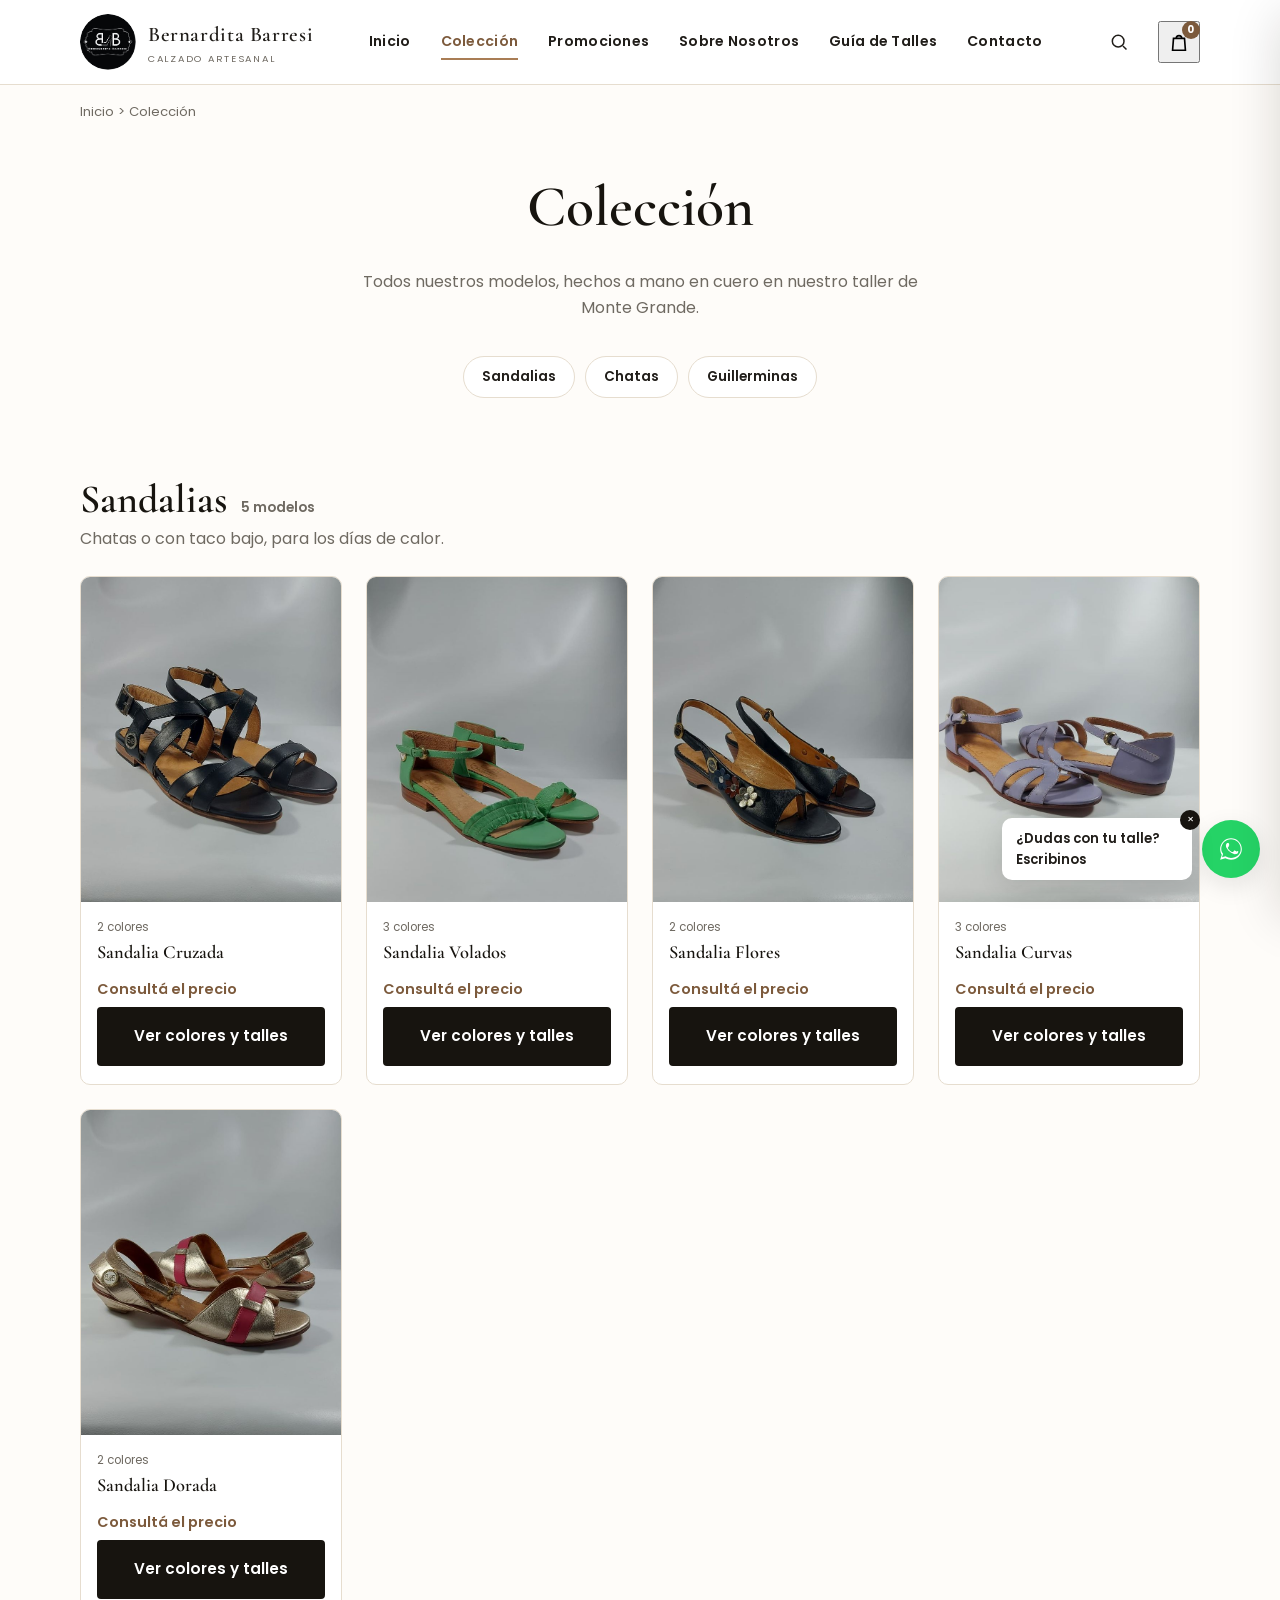
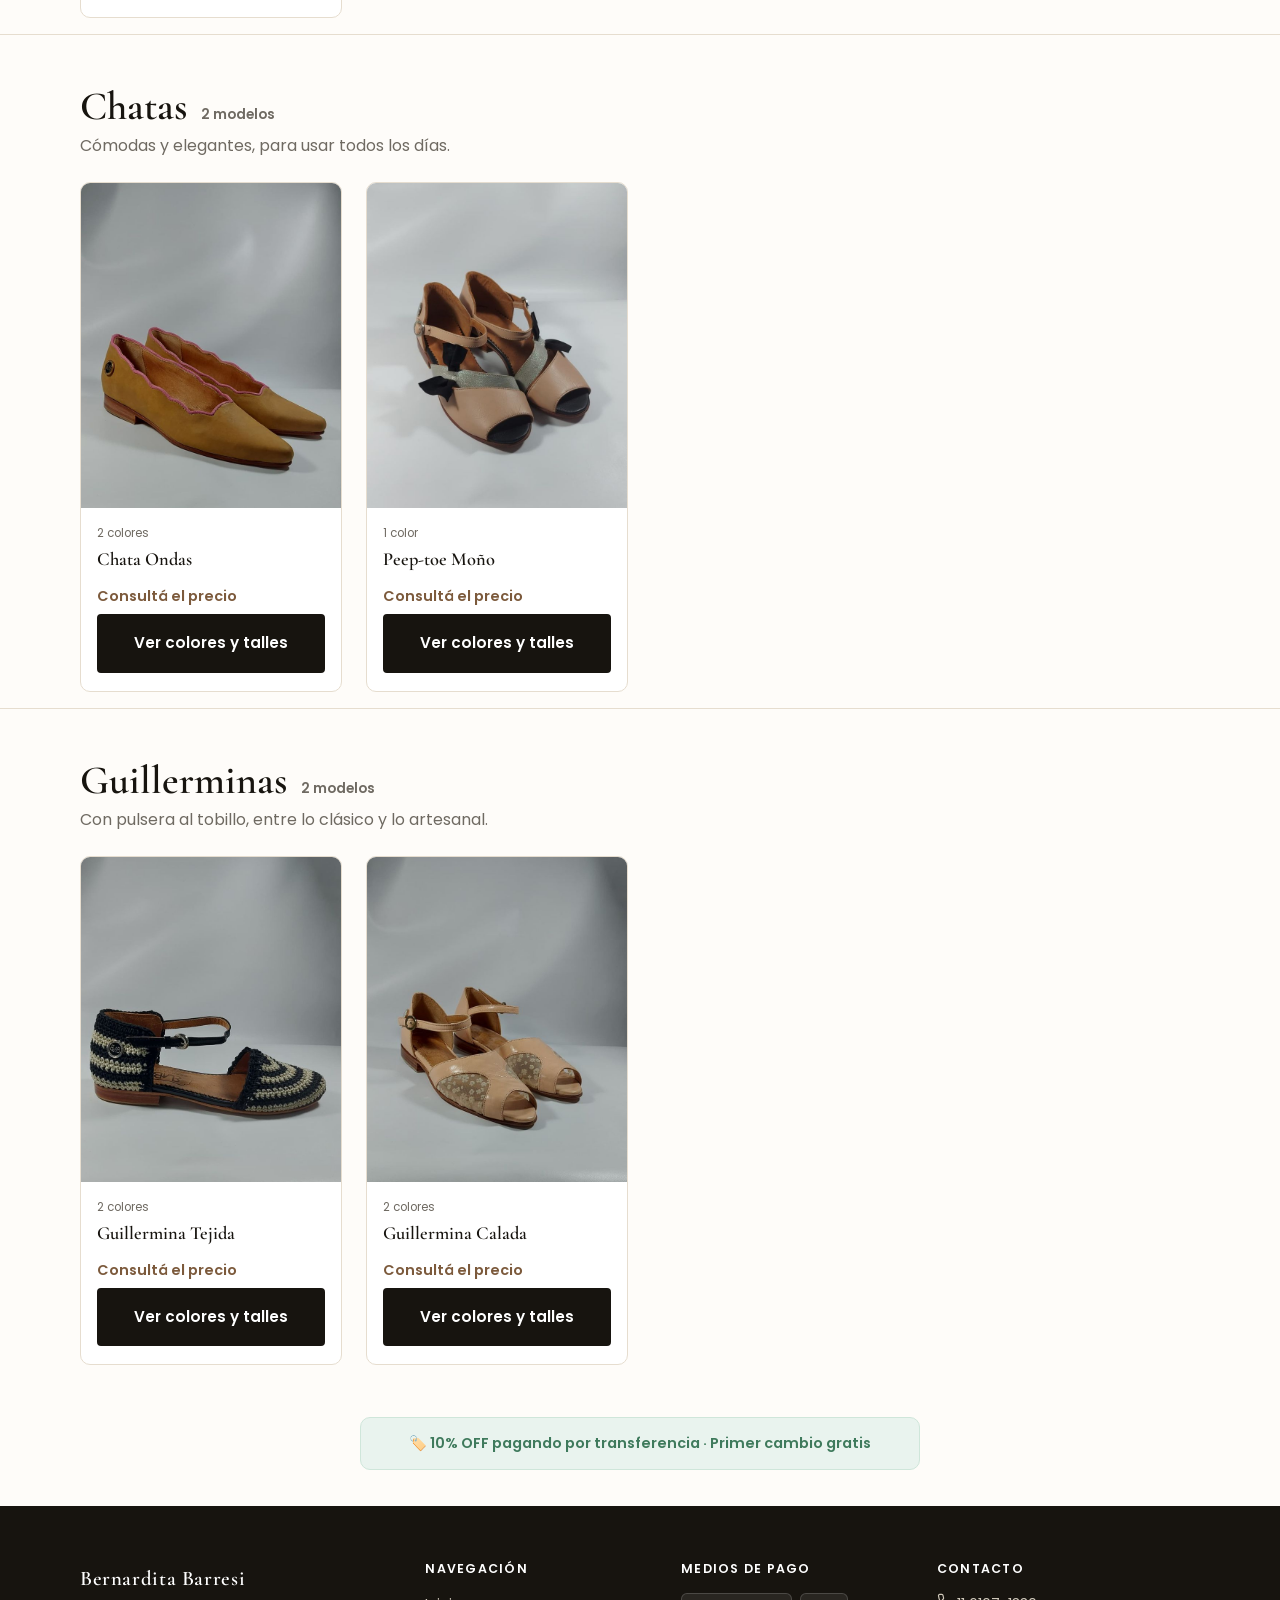
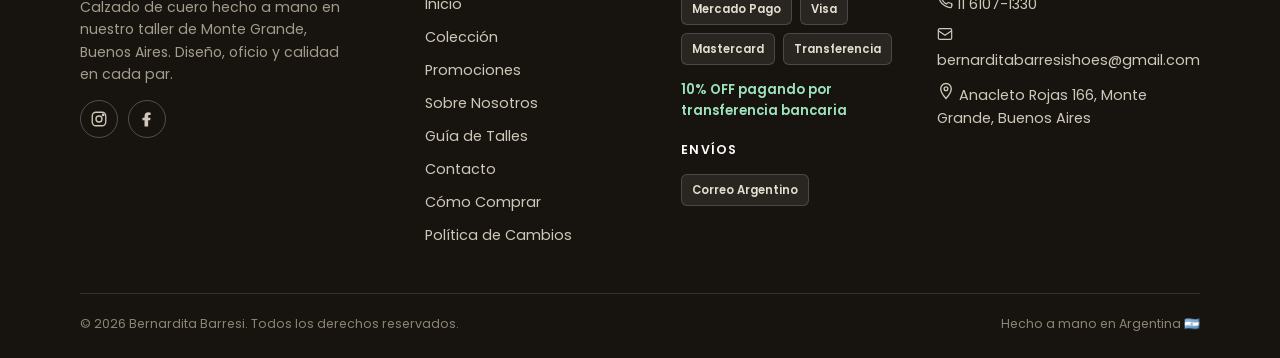
==== coleccion.html @ 1ced2a36 "Nueva sección Colección con los modelos agrupados por categoría - coleccion.html muestra toda la col" ====
<!DOCTYPE html>
<html lang="es-AR">
<head>
<meta charset="UTF-8">
<meta name="viewport" content="width=device-width, initial-scale=1.0">
<title>Colección — Bernardita Barresi</title>
<meta name="description" content="La colección completa de Bernardita Barresi: sandalias, chatas y guillerminas de cuero hechas a mano. Envíos a todo el país.">
<link rel="preconnect" href="https://fonts.googleapis.com">
<link href="https://fonts.googleapis.com/css2?family=Cormorant+Garamond:wght@500;600;700&family=Poppins:wght@400;500;600;700&display=swap" rel="stylesheet">
<link rel="stylesheet" href="assets/css/style.css">
</head>
<body>

<div id="site-header"></div>

<main>
  <div class="container">
    <nav class="breadcrumb"><a href="index.html">Inicio</a> &gt; Colección</nav>
  </div>

  <section class="section-tight" style="padding-bottom:0;">
    <div class="container">
      <h1 style="text-align:center;">Colección</h1>
      <p class="section-subtitle">Todos nuestros modelos, hechos a mano en cuero en nuestro taller de Monte Grande.</p>
      <nav class="filter-bar" id="category-nav" aria-label="Categorías" style="justify-content:center;"></nav>
    </div>
  </section>

  <div id="collection-sections"></div>

  <section class="section-tight">
    <div class="container">
      <div class="transfer-banner" style="max-width:560px;margin:0 auto;justify-content:center;">
        🏷️ 10% OFF pagando por transferencia · Primer cambio gratis
      </div>
    </div>
  </section>
</main>

<div id="wa-float" class="wa-float"></div>
<div id="site-footer"></div>

<script src="assets/js/products.js"></script>
<script src="assets/js/pixel.js"></script>
<script src="assets/js/ui.js"></script>
<script src="assets/js/cart.js"></script>
<script src="assets/js/layout.js"></script>
<script>
  renderHeader("coleccion");
  renderFooter();

  const cats = categoriesWithProducts();
  document.getElementById("category-nav").innerHTML = cats
    .map((cat) => `<a class="chip" href="#${cat.key}">${cat.label}</a>`)
    .join("");
  document.getElementById("collection-sections").innerHTML = cats
    .map((cat) => {
      const items = PRODUCTS.filter((p) => p.category === cat.key);
      return `
    <section class="section collection-section" id="${cat.key}">
      <div class="container">
        <div class="collection-head">
          <h2>${cat.label}</h2>
          <span class="collection-count">${items.length} ${items.length === 1 ? "modelo" : "modelos"}</span>
        </div>
        <p class="collection-desc">${cat.description}</p>
        <div class="product-grid">${items.map(productCardHTML).join("")}</div>
      </div>
    </section>`;
    })
    .join("");
</script>
</body>
</html>
---- assets/css/style.css ----
/* ==========================================================================
   Bernardita Barresi — Design System
   ========================================================================== */

:root {
  --color-bg: #fefcf9;
  --color-bg-alt: #f4efe6;
  --color-surface: #ffffff;
  --color-text: #201d19;
  --color-text-muted: #6f6a62;
  --color-border: #e6ddcf;
  --color-accent: #a97d55;
  --color-accent-dark: #7c5a3c;
  --color-black: #17140f;
  --color-success: #3f7a5c;
  --color-success-bg: #e9f3ee;
  --color-warning: #b5732a;
  --color-warning-bg: #fbf0e2;
  --color-danger: #b3402f;

  --font-heading: "Cormorant Garamond", Georgia, serif;
  --font-body: "Poppins", -apple-system, BlinkMacSystemFont, "Segoe UI", sans-serif;

  --radius-sm: 4px;
  --radius-md: 10px;
  --radius-lg: 18px;
  --shadow-sm: 0 1px 3px rgba(23, 20, 15, 0.08);
  --shadow-md: 0 8px 24px rgba(23, 20, 15, 0.10);
  --shadow-lg: 0 16px 48px rgba(23, 20, 15, 0.16);

  --container: 1160px;
}

* { box-sizing: border-box; }
html { scroll-behavior: smooth; }

body {
  margin: 0;
  font-family: var(--font-body);
  color: var(--color-text);
  background: var(--color-bg);
  line-height: 1.6;
  -webkit-font-smoothing: antialiased;
}

img { max-width: 100%; display: block; }
a { color: inherit; text-decoration: none; }
button { font-family: inherit; cursor: pointer; }
ul { margin: 0; padding: 0; list-style: none; }

h1, h2, h3, h4 {
  font-family: var(--font-heading);
  font-weight: 600;
  line-height: 1.15;
  margin: 0 0 0.5em;
  color: var(--color-black);
}
h1 { font-size: clamp(2.2rem, 4vw + 1rem, 3.6rem); }
h2 { font-size: clamp(1.7rem, 2.5vw + 1rem, 2.5rem); }
h3 { font-size: 1.35rem; }
p { margin: 0 0 1em; }

.container {
  max-width: var(--container);
  margin: 0 auto;
  padding: 0 20px;
}

.section { padding: 64px 0; }
.section-tight { padding: 36px 0; }

.section-title {
  text-align: center;
  margin-bottom: 8px;
}
.section-subtitle {
  text-align: center;
  color: var(--color-text-muted);
  max-width: 560px;
  margin: 0 auto 36px;
}
.eyebrow {
  display: inline-block;
  font-size: 0.75rem;
  letter-spacing: 0.14em;
  text-transform: uppercase;
  color: var(--color-accent-dark);
  font-weight: 600;
  margin-bottom: 10px;
}

/* ---------- Buttons ---------- */
.btn {
  display: inline-flex;
  align-items: center;
  justify-content: center;
  gap: 8px;
  padding: 15px 28px;
  border-radius: var(--radius-sm);
  font-weight: 600;
  font-size: 0.95rem;
  border: 2px solid var(--color-black);
  min-height: 50px;
  transition: transform 0.15s ease, background 0.15s ease, color 0.15s ease, box-shadow .15s ease;
}
.btn-primary {
  background: var(--color-black);
  color: #fff;
}
.btn-primary:hover { background: var(--color-accent-dark); border-color: var(--color-accent-dark); }
.btn-secondary {
  background: transparent;
  color: var(--color-black);
}
.btn-secondary:hover { background: var(--color-black); color: #fff; }
.btn-whatsapp {
  background: #25d366;
  border-color: #25d366;
  color: #fff;
}
.btn-whatsapp:hover { background: #1eb857; border-color: #1eb857; }
.btn-block { width: 100%; }
.btn-lg { padding: 18px 32px; font-size: 1.05rem; min-height: 56px; }
.btn:disabled { opacity: 0.45; cursor: not-allowed; }
.btn:active { transform: scale(0.98); }

.link-underline {
  text-decoration: underline;
  text-underline-offset: 3px;
  font-weight: 600;
}

/* ---------- Header ---------- */
#site-header {
  position: sticky;
  top: 0;
  z-index: 50;
}
.site-header {
  background: var(--color-surface);
  border-bottom: 1px solid var(--color-border);
  position: sticky;
  top: 0;
  z-index: 50;
}
.site-header .container {
  display: flex;
  align-items: center;
  justify-content: space-between;
  padding-top: 14px;
  padding-bottom: 14px;
  gap: 20px;
}
.brand {
  display: flex;
  align-items: center;
  gap: 12px;
  font-family: var(--font-heading);
}
.brand-mark {
  width: 56px;
  height: 56px;
  border-radius: 50%;
  flex-shrink: 0;
}
.brand-name {
  font-size: 1.3rem;
  font-weight: 600;
  letter-spacing: 0.03em;
  white-space: nowrap;
}
.brand-sub {
  display: block;
  font-family: var(--font-body);
  font-size: 0.6rem;
  letter-spacing: 0.18em;
  color: var(--color-text-muted);
  text-transform: uppercase;
}

.main-nav {
  display: flex;
  align-items: center;
  gap: 30px;
}
.main-nav a {
  font-size: 0.88rem;
  font-weight: 600;
  letter-spacing: 0.02em;
  color: var(--color-text);
  padding: 6px 0;
  border-bottom: 2px solid transparent;
  white-space: nowrap;
}
.main-nav a:hover,
.main-nav a[aria-current="page"] {
  border-bottom-color: var(--color-accent);
  color: var(--color-accent-dark);
}

.header-actions {
  display: flex;
  align-items: center;
  gap: 18px;
}
.icon-btn {
  position: relative;
  display: inline-flex;
  align-items: center;
  justify-content: center;
  width: 42px;
  height: 42px;
}
.cart-count {
  position: absolute;
  top: -2px;
  right: -2px;
  background: var(--color-accent-dark);
  color: #fff;
  font-size: 0.65rem;
  font-weight: 700;
  min-width: 18px;
  height: 18px;
  border-radius: 50%;
  display: flex;
  align-items: center;
  justify-content: center;
  padding: 0 3px;
}
.nav-toggle {
  display: none;
  background: none;
  border: none;
  width: 42px;
  height: 42px;
  align-items: center;
  justify-content: center;
}

/* ---------- Hero slider (pantalla completa) ---------- */
.hero-slider {
  position: relative;
  width: 100%;
  height: calc(100vh - var(--chrome-h, 0px));
  height: calc(100svh - var(--chrome-h, 0px));
  min-height: 480px;
  overflow: hidden;
  background: var(--color-bg-alt);
}
.hero-slider-track {
  display: flex;
  width: 100%;
  height: 100%;
  transition: transform 0.9s cubic-bezier(0.65, 0, 0.35, 1);
}
.hero-slide {
  position: relative;
  flex: 0 0 100%;
  height: 100%;
}
.hero-slide picture,
.hero-slide img {
  display: block;
  width: 100%;
  height: 100%;
  object-fit: cover;
  /* El calzado suele quedar en la mitad inferior de la foto: sesgamos el
     recorte hacia abajo para que un hero muy ancho/bajo no lo corte. */
  object-position: center 72%;
}
.hero-slide-fallback-bg,
.hero-slide-fallback-badge {
  display: none;
}
.hero-slide-fallback-bg {
  position: absolute;
  inset: 0;
  align-items: center;
  justify-content: center;
  background: linear-gradient(135deg, var(--hue-a, #e9ddc9), var(--hue-b, #cbb495));
}
.hero-slide-fallback-bg svg { width: 70px; height: 70px; opacity: 0.45; color: rgba(23, 20, 15, 0.6); }
.hero-slide-fallback-badge {
  position: absolute;
  top: 16px;
  left: 50%;
  transform: translateX(-50%);
  z-index: 3;
  max-width: calc(100% - 32px);
  align-items: center;
  justify-content: center;
  flex-wrap: wrap;
  gap: 6px 10px;
  background: rgba(23, 20, 15, 0.62);
  color: #fff;
  padding: 8px 16px;
  border-radius: 30px;
  font-size: 0.74rem;
  font-weight: 600;
  text-align: center;
}
.hero-slide-fallback-badge code {
  background: rgba(255, 255, 255, 0.2);
  padding: 2px 7px;
  border-radius: 4px;
  font-weight: 500;
  font-size: 0.7rem;
}
.hero-slide.img-missing picture { visibility: hidden; }
.hero-slide.img-missing .hero-slide-fallback-bg,
.hero-slide.img-missing .hero-slide-fallback-badge { display: flex; }

.hero-overlay {
  position: absolute;
  inset: 0;
  background: linear-gradient(to bottom, rgba(15, 12, 8, 0.72) 0%, rgba(15, 12, 8, 0.4) 38%, rgba(15, 12, 8, 0.05) 62%, rgba(15, 12, 8, 0) 75%);
  pointer-events: none;
}
.hero-content {
  position: absolute;
  left: 0;
  right: 0;
  top: 0;
  z-index: 2;
  padding: 48px 20px 0;
  color: #fff;
}
.hero-content .container { max-width: var(--container); margin: 0 auto; }
.hero-content .eyebrow-light { color: #f1e4d3; text-shadow: 0 1px 8px rgba(0, 0, 0, 0.5); }
.hero-content h1 { color: #fff; max-width: 640px; text-shadow: 0 2px 16px rgba(0, 0, 0, 0.45), 0 1px 4px rgba(0, 0, 0, 0.35); }
.hero-content p { color: rgba(255, 255, 255, 0.92); max-width: 480px; font-size: 1.08rem; text-shadow: 0 1px 10px rgba(0, 0, 0, 0.4); }
.hero-cta { display: flex; gap: 14px; margin-top: 24px; flex-wrap: wrap; align-items: center; }
.btn-outline-light { border-color: #fff; color: #fff; background: transparent; }
.btn-outline-light:hover { background: #fff; color: var(--color-black); }

.hero-dots {
  position: absolute;
  left: 0;
  right: 0;
  bottom: 20px;
  z-index: 3;
  display: flex;
  justify-content: center;
  gap: 8px;
}
.hero-dot {
  width: 9px;
  height: 9px;
  border-radius: 50%;
  border: 1.5px solid rgba(255, 255, 255, 0.8);
  background: transparent;
  padding: 0;
}
.hero-dot[aria-current="true"] { background: #fff; }
.hero-arrow {
  position: absolute;
  top: 50%;
  transform: translateY(-50%);
  z-index: 3;
  width: 44px;
  height: 44px;
  border-radius: 50%;
  border: 1px solid rgba(255, 255, 255, 0.5);
  background: rgba(23, 20, 15, 0.3);
  color: #fff;
  font-size: 1.4rem;
  line-height: 1;
  display: flex;
  align-items: center;
  justify-content: center;
}
.hero-arrow:hover { background: rgba(23, 20, 15, 0.55); }
.hero-arrow-prev { left: 16px; }
.hero-arrow-next { right: 16px; }

/* ---------- Placeholder media block ---------- */
.ph-media {
  position: relative;
  display: flex;
  align-items: center;
  justify-content: center;
  background: linear-gradient(135deg, var(--hue-a, #e9ddc9), var(--hue-b, #cbb495));
  color: rgba(23, 20, 15, 0.55);
  aspect-ratio: var(--ar, 1/1);
  overflow: hidden;
}
.ph-media svg { width: 34%; height: 34%; opacity: 0.75; }
.ph-media .ph-tag {
  position: absolute;
  bottom: 8px;
  left: 8px;
  background: rgba(23, 20, 15, 0.65);
  color: #fff;
  font-size: 0.62rem;
  letter-spacing: 0.06em;
  text-transform: uppercase;
  padding: 3px 8px;
  border-radius: 4px;
  font-weight: 600;
}

/* ---------- Product cards / grid ---------- */
.product-grid {
  display: grid;
  grid-template-columns: repeat(4, 1fr);
  gap: 24px;
}
.product-card {
  background: var(--color-surface);
  border: 1px solid var(--color-border);
  border-radius: var(--radius-md);
  overflow: hidden;
  display: flex;
  flex-direction: column;
  transition: box-shadow .2s ease, transform .2s ease;
}
.product-card:hover { box-shadow: var(--shadow-md); transform: translateY(-3px); }
.product-card-media { position: relative; --ar: 4/5; }
.product-badge {
  position: absolute;
  top: 10px;
  left: 10px;
  background: var(--color-warning-bg);
  color: var(--color-warning);
  font-size: 0.68rem;
  font-weight: 700;
  padding: 4px 9px;
  border-radius: 20px;
  z-index: 2;
}
.product-card-body { padding: 16px 16px 18px; display: flex; flex-direction: column; gap: 6px; flex: 1; }
.product-colors { font-size: 0.72rem; color: var(--color-text-muted); }
.product-name { font-family: var(--font-heading); font-size: 1.15rem; font-weight: 600; }
.product-price { font-weight: 700; font-size: 1.05rem; }
.product-price-transfer { font-size: 0.75rem; color: var(--color-success); font-weight: 600; }
.product-card .btn { margin-top: auto; }

.product-img { display: block; width: 100%; height: auto; aspect-ratio: 4 / 5; object-fit: cover; background: var(--color-bg-alt); }
.product-card-media { display: block; overflow: hidden; }
.product-card-media .product-img { transition: transform .3s ease; }
.product-card:hover .product-card-media .product-img { transform: scale(1.03); }
.product-price-ask { font-weight: 600; font-size: 0.9rem; color: var(--color-accent-dark); }
.price-ask { font-weight: 600; font-size: 1.05rem; color: var(--color-accent-dark); }
.gallery-main .product-img { border-radius: var(--radius-lg); }
.gallery-thumbs { flex-wrap: wrap; }
.gallery-thumb { padding: 0; border: 2px solid transparent; border-radius: var(--radius-sm); background: none; overflow: hidden; width: 72px; height: 72px; flex-shrink: 0; }
.gallery-thumb img { width: 100%; height: 100%; object-fit: cover; display: block; }
.gallery-thumb.active { border-color: var(--color-black); }
.cart-item-img { width: 72px; height: 72px; object-fit: cover; border-radius: var(--radius-sm); flex-shrink: 0; }

/* ---------- Colección (por categoría) ---------- */
.collection-section { padding: 48px 0 16px; scroll-margin-top: 90px; }
.collection-section + .collection-section { border-top: 1px solid var(--color-border); }
.collection-head { display: flex; align-items: baseline; gap: 14px; flex-wrap: wrap; }
.collection-head h2 { margin-bottom: 4px; }
.collection-count { font-size: 0.85rem; font-weight: 600; color: var(--color-text-muted); }
.collection-desc { color: var(--color-text-muted); margin-bottom: 24px; }

/* ---------- Filters ---------- */
.filter-bar {
  display: flex;
  gap: 10px;
  flex-wrap: wrap;
  margin-bottom: 30px;
}
.chip {
  padding: 9px 18px;
  border-radius: 30px;
  border: 1.5px solid var(--color-border);
  font-size: 0.85rem;
  font-weight: 600;
  background: #fff;
}
.chip[aria-pressed="true"] {
  background: var(--color-black);
  border-color: var(--color-black);
  color: #fff;
}

/* ---------- Sections: story / trust / testimonials ---------- */
.split {
  display: grid;
  grid-template-columns: 1fr 1fr;
  gap: 56px;
  align-items: center;
}
.split-media { border-radius: var(--radius-lg); overflow: hidden; box-shadow: var(--shadow-md); }
.map-link { position: relative; display: block; }
.map-link img { width: 100%; height: auto; aspect-ratio: 4 / 3; object-fit: cover; object-position: 48% 47%; transition: transform .3s ease; }
.map-link:hover img { transform: scale(1.03); }
.map-cta {
  position: absolute; left: 50%; bottom: 16px; transform: translateX(-50%);
  background: var(--color-black); color: #fff; font-weight: 600; font-size: 0.88rem;
  padding: 10px 18px; border-radius: var(--radius-pill); white-space: nowrap; box-shadow: var(--shadow-md);
}
.split-photo { width: 100%; height: auto; aspect-ratio: 4 / 3; object-fit: cover; object-position: 50% 32%; }

.trust-grid {
  display: grid;
  grid-template-columns: repeat(3, 1fr);
  gap: 24px;
}
.trust-card {
  background: var(--color-surface);
  border: 1px solid var(--color-border);
  border-radius: var(--radius-md);
  padding: 28px 24px;
  text-align: center;
}
.trust-card svg { color: var(--color-accent-dark); margin-bottom: 12px; }
.trust-card h3 { font-size: 1.05rem; margin-bottom: 6px; }
.trust-card p { color: var(--color-text-muted); font-size: 0.9rem; margin: 0; }

.testimonial-grid {
  display: grid;
  grid-template-columns: repeat(3, 1fr);
  gap: 22px;
}
.testimonial-card {
  background: var(--color-surface);
  border: 1px solid var(--color-border);
  border-radius: var(--radius-md);
  padding: 24px;
}
/* Reseñas en movimiento (home) */
.testimonial-marquee {
  overflow: hidden;
  padding: 4px 0 8px;
  -webkit-mask-image: linear-gradient(to right, transparent, #000 6%, #000 94%, transparent);
  mask-image: linear-gradient(to right, transparent, #000 6%, #000 94%, transparent);
}
.testimonial-track {
  display: flex;
  gap: 22px;
  width: max-content;
  animation: testimonial-scroll 60s linear infinite;
}
.testimonial-marquee:hover .testimonial-track { animation-play-state: paused; }
.testimonial-track .testimonial-card { width: 340px; flex-shrink: 0; }
.stars-off { color: var(--color-border); }
@keyframes testimonial-scroll {
  from { transform: translateX(0); }
  to { transform: translateX(calc(-50% - 11px)); }
}
@media (prefers-reduced-motion: reduce) {
  .testimonial-marquee { overflow-x: auto; }
  .testimonial-track { animation: none; }
}
@media (max-width: 720px) {
  .testimonial-track .testimonial-card { width: 280px; }
}
.stars { color: var(--color-accent); letter-spacing: 2px; margin-bottom: 10px; font-size: 0.95rem; }
.testimonial-name { font-weight: 700; margin-top: 12px; font-size: 0.88rem; }
.testimonial-role { color: var(--color-text-muted); font-size: 0.78rem; }

/* ---------- Beneficios (home) ---------- */
.benefits { background: var(--color-bg-alt); padding: 88px 0; }
.benefits-grid {
  display: grid;
  grid-template-columns: repeat(3, 1fr);
  gap: 24px;
}
.benefit-card {
  background: var(--color-surface);
  border: 1px solid var(--color-border);
  border-radius: var(--radius-md);
  padding: 36px 30px;
  display: flex;
  flex-direction: column;
  align-items: flex-start;
  transition: box-shadow .2s ease, transform .2s ease;
}
.benefit-card:hover { box-shadow: var(--shadow-md); transform: translateY(-3px); }
.benefit-icon {
  width: 60px;
  height: 60px;
  border-radius: 50%;
  background: var(--color-bg-alt);
  color: var(--color-accent-dark);
  display: flex;
  align-items: center;
  justify-content: center;
  margin-bottom: 20px;
}
.benefit-icon svg { width: 28px; height: 28px; }
.benefit-icon[data-icon="shoe"] svg { width: 34px; height: 34px; stroke-width: 2.4; }
.benefit-card h3 { font-size: 1.5rem; margin-bottom: 10px; }
.benefit-card p { color: var(--color-text-muted); font-size: 0.95rem; margin: 0; }
.benefit-card-featured { background: var(--color-black); border-color: var(--color-black); }
.benefit-card-featured .benefit-icon { background: rgba(255, 255, 255, 0.1); color: #f1e4d3; }
.benefit-card-featured h3 { color: #fff; }
.benefit-card-featured p { color: #cfc8ba; }
.benefit-link {
  margin-top: 18px;
  font-weight: 600;
  font-size: 0.9rem;
  color: #f1e4d3;
  text-decoration: underline;
  text-underline-offset: 4px;
}
.benefit-link:hover { color: #fff; }

/* ---------- Payment / shipping strip ---------- */
.transfer-banner {
  background: var(--color-success-bg);
  border: 1px solid #cfe6da;
  color: var(--color-success);
  border-radius: var(--radius-md);
  padding: 14px 18px;
  font-weight: 600;
  font-size: 0.9rem;
  display: flex;
  align-items: center;
  gap: 10px;
}

/* ---------- Footer ---------- */
.site-footer {
  background: var(--color-black);
  color: #cfc8ba;
  padding: 56px 0 24px;
  font-size: 0.9rem;
}
.footer-grid {
  display: grid;
  grid-template-columns: 1.4fr 1fr 1fr 1fr;
  gap: 32px;
  padding-bottom: 36px;
  border-bottom: 1px solid rgba(255,255,255,0.12);
}
.footer-grid h4 {
  color: #fff;
  font-family: var(--font-body);
  font-size: 0.78rem;
  letter-spacing: 0.1em;
  text-transform: uppercase;
  margin-bottom: 16px;
}
.footer-grid li { margin-bottom: 10px; }
.footer-grid a:hover { color: #fff; }
.footer-brand p { color: #a39c8d; font-size: 0.88rem; max-width: 280px; }
.footer-social { display: flex; gap: 10px; margin-top: 14px; }
.footer-social a {
  width: 38px; height: 38px; border-radius: 50%;
  border: 1px solid rgba(255,255,255,0.25);
  display: flex; align-items: center; justify-content: center;
}
.pay-badges { display: flex; gap: 8px; flex-wrap: wrap; margin-top: 8px; }
.pay-badges span {
  background: rgba(255,255,255,0.08);
  border: 1px solid rgba(255,255,255,0.16);
  border-radius: 6px;
  padding: 6px 10px;
  font-size: 0.72rem;
  font-weight: 600;
  color: #e5ded0;
}
.footer-bottom {
  display: flex;
  justify-content: space-between;
  padding-top: 20px;
  font-size: 0.78rem;
  color: #8b8474;
  flex-wrap: wrap;
  gap: 10px;
}

/* ---------- Floating WhatsApp ---------- */
.wa-float {
  position: fixed;
  right: 20px;
  bottom: 20px;
  z-index: 90;
  display: flex;
  align-items: center;
  gap: 10px;
}
.wa-teaser {
  background: #fff;
  border-radius: var(--radius-md);
  box-shadow: var(--shadow-md);
  padding: 10px 14px;
  font-size: 0.82rem;
  font-weight: 600;
  max-width: 190px;
  animation: wa-in 0.4s ease 1.2s both;
  position: relative;
}
.wa-teaser button {
  position: absolute;
  top: -8px;
  right: -8px;
  background: var(--color-black);
  color: #fff;
  width: 20px;
  height: 20px;
  border-radius: 50%;
  border: none;
  font-size: 0.7rem;
  line-height: 1;
}
.wa-btn {
  width: 58px;
  height: 58px;
  border-radius: 50%;
  background: #25d366;
  display: flex;
  align-items: center;
  justify-content: center;
  box-shadow: var(--shadow-md);
  color: #fff;
  flex-shrink: 0;
}
@keyframes wa-in {
  from { opacity: 0; transform: translateY(8px) scale(0.9); }
  to { opacity: 1; transform: translateY(0) scale(1); }
}

/* ---------- Cart drawer ---------- */
.overlay {
  position: fixed; inset: 0;
  background: rgba(23,20,15,0.45);
  z-index: 100;
  opacity: 0;
  pointer-events: none;
  transition: opacity 0.25s ease;
}
.overlay.open { opacity: 1; pointer-events: auto; }
.cart-drawer {
  position: fixed;
  top: 0; right: 0;
  height: 100%;
  width: min(420px, 92vw);
  background: #fff;
  z-index: 101;
  display: flex;
  flex-direction: column;
  transform: translateX(100%);
  transition: transform 0.3s ease;
  box-shadow: var(--shadow-lg);
}
.cart-drawer.open { transform: translateX(0); }
.cart-drawer-header {
  display: flex; align-items: center; justify-content: space-between;
  padding: 18px 20px;
  border-bottom: 1px solid var(--color-border);
}
.cart-drawer-header button { background: none; border: none; font-size: 1.4rem; line-height: 1; }
.cart-items { flex: 1; overflow-y: auto; padding: 12px 20px; }
.cart-item { display: flex; gap: 12px; padding: 14px 0; border-bottom: 1px solid var(--color-border); }
.cart-item .ph-media { width: 72px; height: 72px; border-radius: var(--radius-sm); flex-shrink: 0; --ar: 1/1; }
.cart-item-info { flex: 1; }
.cart-item-info .name { font-weight: 600; font-size: 0.9rem; }
.cart-item-info .meta { font-size: 0.78rem; color: var(--color-text-muted); }
.qty-control { display: flex; align-items: center; gap: 10px; margin-top: 6px; }
.qty-control button {
  width: 26px; height: 26px; border-radius: 50%; border: 1px solid var(--color-border); background: #fff;
}
.cart-item-remove { font-size: 0.75rem; color: var(--color-danger); font-weight: 600; margin-top: 6px; background: none; border: none; padding: 0; }
.cart-empty { text-align: center; padding: 60px 20px; color: var(--color-text-muted); }
.cart-drawer-footer { padding: 18px 20px 22px; border-top: 1px solid var(--color-border); }
.cart-subtotal { display: flex; justify-content: space-between; font-weight: 700; font-size: 1.05rem; margin-bottom: 6px; }
.cart-drawer-footer .transfer-banner { margin-bottom: 14px; }

/* ---------- Size guide modal ---------- */
.modal {
  position: fixed; inset: 0; z-index: 110;
  display: flex; align-items: center; justify-content: center;
  padding: 20px;
  opacity: 0; pointer-events: none;
  transition: opacity 0.2s ease;
}
.modal.open { opacity: 1; pointer-events: auto; }
.modal-backdrop { position: absolute; inset: 0; background: rgba(23,20,15,0.5); }
.modal-box {
  position: relative;
  background: #fff;
  border-radius: var(--radius-lg);
  max-width: 620px;
  width: 100%;
  max-height: 85vh;
  overflow-y: auto;
  padding: 32px;
}
.modal-box .close-modal {
  position: absolute; top: 16px; right: 16px;
  background: var(--color-bg-alt); border: none; width: 32px; height: 32px; border-radius: 50%;
  font-size: 1rem;
}
.size-table { width: 100%; border-collapse: collapse; margin: 18px 0; }
.size-table th, .size-table td {
  border: 1px solid var(--color-border);
  padding: 9px 10px;
  text-align: center;
  font-size: 0.88rem;
}
.size-table th { background: var(--color-bg-alt); }
.steps-list { counter-reset: step; }
.steps-list li {
  counter-increment: step;
  position: relative;
  padding-left: 40px;
  margin-bottom: 16px;
}
.steps-list li::before {
  content: counter(step);
  position: absolute; left: 0; top: -2px;
  width: 28px; height: 28px;
  background: var(--color-black); color: #fff;
  border-radius: 50%;
  display: flex; align-items: center; justify-content: center;
  font-size: 0.85rem; font-weight: 700;
}

/* ---------- Breadcrumb ---------- */
.breadcrumb {
  font-size: 0.82rem;
  color: var(--color-text-muted);
  padding: 16px 0;
}
.breadcrumb a:hover { text-decoration: underline; }

/* ---------- Product page ---------- */
.product-page {
  display: grid;
  grid-template-columns: 1fr 1fr;
  gap: 52px;
}
.gallery-main { --ar: 4/5; border-radius: var(--radius-lg); margin-bottom: 12px; }
.gallery-thumbs { display: flex; gap: 10px; }
.gallery-thumbs .ph-media { --ar: 1/1; width: 78px; border-radius: var(--radius-sm); cursor: pointer; border: 2px solid transparent; }
.gallery-thumbs .ph-media.active { border-color: var(--color-black); }

.product-title-row .eyebrow { display: block; }
.price-row { display: flex; align-items: baseline; gap: 12px; margin: 12px 0 6px; }
.price-row .price { font-size: 1.7rem; font-weight: 700; }
.stock-status { display: inline-flex; align-items: center; gap: 6px; font-size: 0.82rem; font-weight: 600; color: var(--color-success); margin-bottom: 18px; }
.stock-status svg { width: 16px; height: 16px; }

.option-group { margin-bottom: 22px; }
.option-label { display: flex; justify-content: space-between; align-items: center; font-weight: 700; font-size: 0.9rem; margin-bottom: 10px; }
.option-label button { font-size: 0.8rem; font-weight: 600; color: var(--color-accent-dark); background: none; border: none; text-decoration: underline; }
.color-options { display: flex; gap: 10px; }
.color-swatch {
  width: 36px; height: 36px; border-radius: 50%;
  border: 2px solid #fff;
  outline: 2px solid var(--color-border);
  cursor: pointer;
}
.color-swatch[aria-pressed="true"] { outline: 2px solid var(--color-black); }
.size-options { display: flex; gap: 10px; flex-wrap: wrap; }
.size-option {
  min-width: 46px; height: 46px; padding: 0 10px;
  border-radius: var(--radius-sm);
  border: 1.5px solid var(--color-border);
  background: #fff;
  font-weight: 600;
}
.size-option[aria-pressed="true"] { border-color: var(--color-black); background: var(--color-black); color: #fff; }
.size-option[disabled] {
  color: var(--color-text-muted);
  text-decoration: line-through;
  background: repeating-linear-gradient(135deg, #f3efe7, #f3efe7 4px, #ece5d7 4px, #ece5d7 8px);
  cursor: not-allowed;
}
.notify-link { font-size: 0.82rem; margin-top: 8px; }

.product-cta { display: flex; gap: 12px; margin: 26px 0 18px; }
.product-trust {
  display: grid;
  grid-template-columns: repeat(3, 1fr);
  gap: 12px;
  margin: 24px 0;
  padding: 18px 0;
  border-top: 1px solid var(--color-border);
  border-bottom: 1px solid var(--color-border);
}
.product-trust li { display: flex; flex-direction: column; align-items: center; text-align: center; gap: 6px; font-size: 0.76rem; font-weight: 600; }
.product-trust svg { color: var(--color-accent-dark); }

.accordion-item { border-bottom: 1px solid var(--color-border); }
.accordion-trigger {
  width: 100%; display: flex; justify-content: space-between; align-items: center;
  padding: 16px 2px; background: none; border: none; font-weight: 700; font-size: 0.95rem;
}
.accordion-trigger .chevron { transition: transform 0.2s ease; }
.accordion-item[data-open="true"] .chevron { transform: rotate(180deg); }
.accordion-panel {
  max-height: 0;
  overflow: hidden;
  transition: max-height 0.25s ease;
  font-size: 0.9rem;
  color: var(--color-text-muted);
}
.accordion-panel-inner { padding-bottom: 16px; }

.wa-inline {
  display: flex; align-items: center; gap: 12px;
  background: var(--color-bg-alt);
  border-radius: var(--radius-md);
  padding: 14px 16px;
  margin-top: 22px;
  font-size: 0.88rem;
}
.wa-inline svg { color: #25d366; flex-shrink: 0; }

/* Sticky mobile add-to-cart */
.sticky-add { display: none; }

/* ---------- Story / quienes somos ---------- */
.story-block { display: grid; grid-template-columns: 1fr 1fr; gap: 56px; align-items: center; margin-bottom: 64px; }
.story-block.reverse .story-media { order: 2; }
.story-photo { margin: 0; border-radius: var(--radius-lg); overflow: hidden; box-shadow: var(--shadow-md); max-width: 460px; justify-self: center; width: 100%; }
.story-photo img { width: 100%; height: auto; aspect-ratio: 4 / 5; object-fit: cover; }
.values-grid { display: grid; grid-template-columns: repeat(3, 1fr); gap: 24px; }
.value-card { text-align: center; padding: 10px; }
.value-card svg { color: var(--color-accent-dark); margin-bottom: 10px; width: 28px; height: 28px; }
.value-icon { display: flex; justify-content: center; }
.value-card svg[viewBox="0 0 64 64"] { width: 34px; height: 34px; stroke-width: 2.4; }

/* ---------- Steps (como comprar) ---------- */
.steps-grid { display: grid; grid-template-columns: repeat(4, 1fr); gap: 24px; counter-reset: st; }
.step-card { text-align: center; padding: 10px; position: relative; }
.step-num {
  width: 44px; height: 44px; border-radius: 50%; background: var(--color-black); color: #fff;
  display: flex; align-items: center; justify-content: center; font-family: var(--font-heading);
  font-size: 1.3rem; margin: 0 auto 14px;
}

/* ---------- FAQ ---------- */
.faq-item { border-bottom: 1px solid var(--color-border); }

/* ---------- Forms ---------- */
.form-group { margin-bottom: 18px; }
.form-group label { display: block; font-weight: 600; font-size: 0.88rem; margin-bottom: 6px; }
.form-group input,
.form-group textarea,
.form-group select {
  width: 100%;
  padding: 13px 14px;
  border-radius: var(--radius-sm);
  border: 1.5px solid var(--color-border);
  font-family: inherit;
  font-size: 0.95rem;
  background: #fff;
}
.form-group input:focus,
.form-group textarea:focus { outline: 2px solid var(--color-accent); border-color: var(--color-accent); }
.form-note { font-size: 0.78rem; color: var(--color-text-muted); margin-top: 6px; }

.contact-grid { display: grid; grid-template-columns: 1fr 1fr; gap: 48px; }
.contact-info-card {
  background: var(--color-bg-alt);
  border-radius: var(--radius-lg);
  padding: 30px;
}
.contact-info-card li { display: flex; gap: 12px; margin-bottom: 18px; font-size: 0.92rem; }
.contact-info-card svg { color: var(--color-accent-dark); flex-shrink: 0; margin-top: 2px; }

/* ---------- Toast ---------- */
.toast {
  position: fixed;
  bottom: 24px;
  left: 50%;
  transform: translateX(-50%) translateY(20px);
  background: var(--color-black);
  color: #fff;
  padding: 13px 22px;
  border-radius: 30px;
  font-size: 0.88rem;
  font-weight: 600;
  z-index: 120;
  opacity: 0;
  pointer-events: none;
  transition: all 0.25s ease;
  display: flex;
  align-items: center;
  gap: 8px;
}
.toast.show { opacity: 1; transform: translateX(-50%) translateY(0); }

/* ---------- Utility banner (dev notice) ---------- */
.dev-banner {
  background: #fff4d6;
  color: #6b4e00;
  text-align: center;
  font-size: 0.78rem;
  padding: 8px 16px;
  border-bottom: 1px solid #f0dfa0;
}

/* ---------- Responsive ---------- */
@media (max-width: 1180px) {
  .main-nav { gap: 18px; }
  .main-nav a { font-size: 0.82rem; }
  .brand-name { font-size: 1.15rem; }
}

@media (max-width: 980px) {
  .main-nav { display: none; }
  .nav-toggle { display: flex; flex-shrink: 0; }
  .main-nav.open {
    display: flex;
    flex-direction: column;
    position: fixed;
    top: 0; right: 0;
    width: 78vw;
    max-width: 320px;
    height: 100%;
    background: #fff;
    padding: 90px 28px 28px;
    gap: 22px;
    z-index: 95;
    box-shadow: var(--shadow-lg);
    align-items: flex-start;
  }
  .split, .story-block, .story-block.reverse { grid-template-columns: 1fr; }
  .story-block.reverse .story-media { order: 0; }
  .product-grid { grid-template-columns: repeat(2, 1fr); }
  .footer-grid { grid-template-columns: 1fr 1fr; }
  .trust-grid, .testimonial-grid { grid-template-columns: 1fr; }
  .benefits-grid { grid-template-columns: 1fr 1fr; }
  .steps-grid { grid-template-columns: 1fr 1fr; }
  .product-page { grid-template-columns: 1fr; gap: 28px; }
  .contact-grid { grid-template-columns: 1fr; }
}

@media (max-width: 720px) {
  .values-grid { grid-template-columns: 1fr; gap: 28px; }
  .benefits { padding: 56px 0; }
  .benefits-grid { grid-template-columns: 1fr; gap: 16px; }
  .benefit-card { padding: 26px 22px; }
  .benefit-card h3 { font-size: 1.3rem; }
  .hero-arrow { display: none; }
  .hero-content { padding: 24px 16px 0; }
  .hero-content h1 { font-size: 1.7rem; margin-bottom: 0.3em; }
  .hero-content p { display: none; }
  .hero-cta { margin-top: 14px; gap: 8px; }
  .hero-cta .btn-lg { padding: 13px 24px; min-height: 44px; font-size: 0.92rem; }
  .main-nav { display: none; }
  .nav-toggle { display: flex; flex-shrink: 0; }
  .site-header .container { gap: 8px; }
  .header-actions { gap: 6px; flex-shrink: 0; }
  .brand { gap: 8px; min-width: 0; }
  .brand-mark { width: 44px; height: 44px; }
  .brand-name { font-size: 1.05rem; }
  .brand-sub { display: none; }
  .header-actions .icon-btn[href] { display: none; }
  .main-nav.open {
    display: flex;
    flex-direction: column;
    position: fixed;
    top: 0; right: 0;
    width: 78vw;
    max-width: 320px;
    height: 100%;
    background: #fff;
    padding: 90px 28px 28px;
    gap: 22px;
    z-index: 95;
    box-shadow: var(--shadow-lg);
    align-items: flex-start;
  }
  .product-grid { grid-template-columns: repeat(2, 1fr); gap: 14px; }
  .product-card-body { padding: 12px; }
  .steps-grid { grid-template-columns: 1fr; }
  .footer-grid { grid-template-columns: 1fr; gap: 28px; }
  .footer-bottom { flex-direction: column; }
  .btn-lg { width: 100%; }
  .sticky-add {
    display: flex;
    position: fixed;
    bottom: 0; left: 0; right: 0;
    background: #fff;
    border-top: 1px solid var(--color-border);
    padding: 12px 16px;
    gap: 10px;
    z-index: 80;
    box-shadow: 0 -6px 20px rgba(0,0,0,0.08);
  }
  .sticky-add .price { font-weight: 700; align-self: center; margin-right: auto; }
  body.has-sticky-add { padding-bottom: 78px; }
  .wa-float { right: 14px; bottom: 90px; }
}

@media (max-width: 480px) {
  .product-grid { grid-template-columns: 1fr 1fr; }
  h1 { font-size: 2rem; }
}
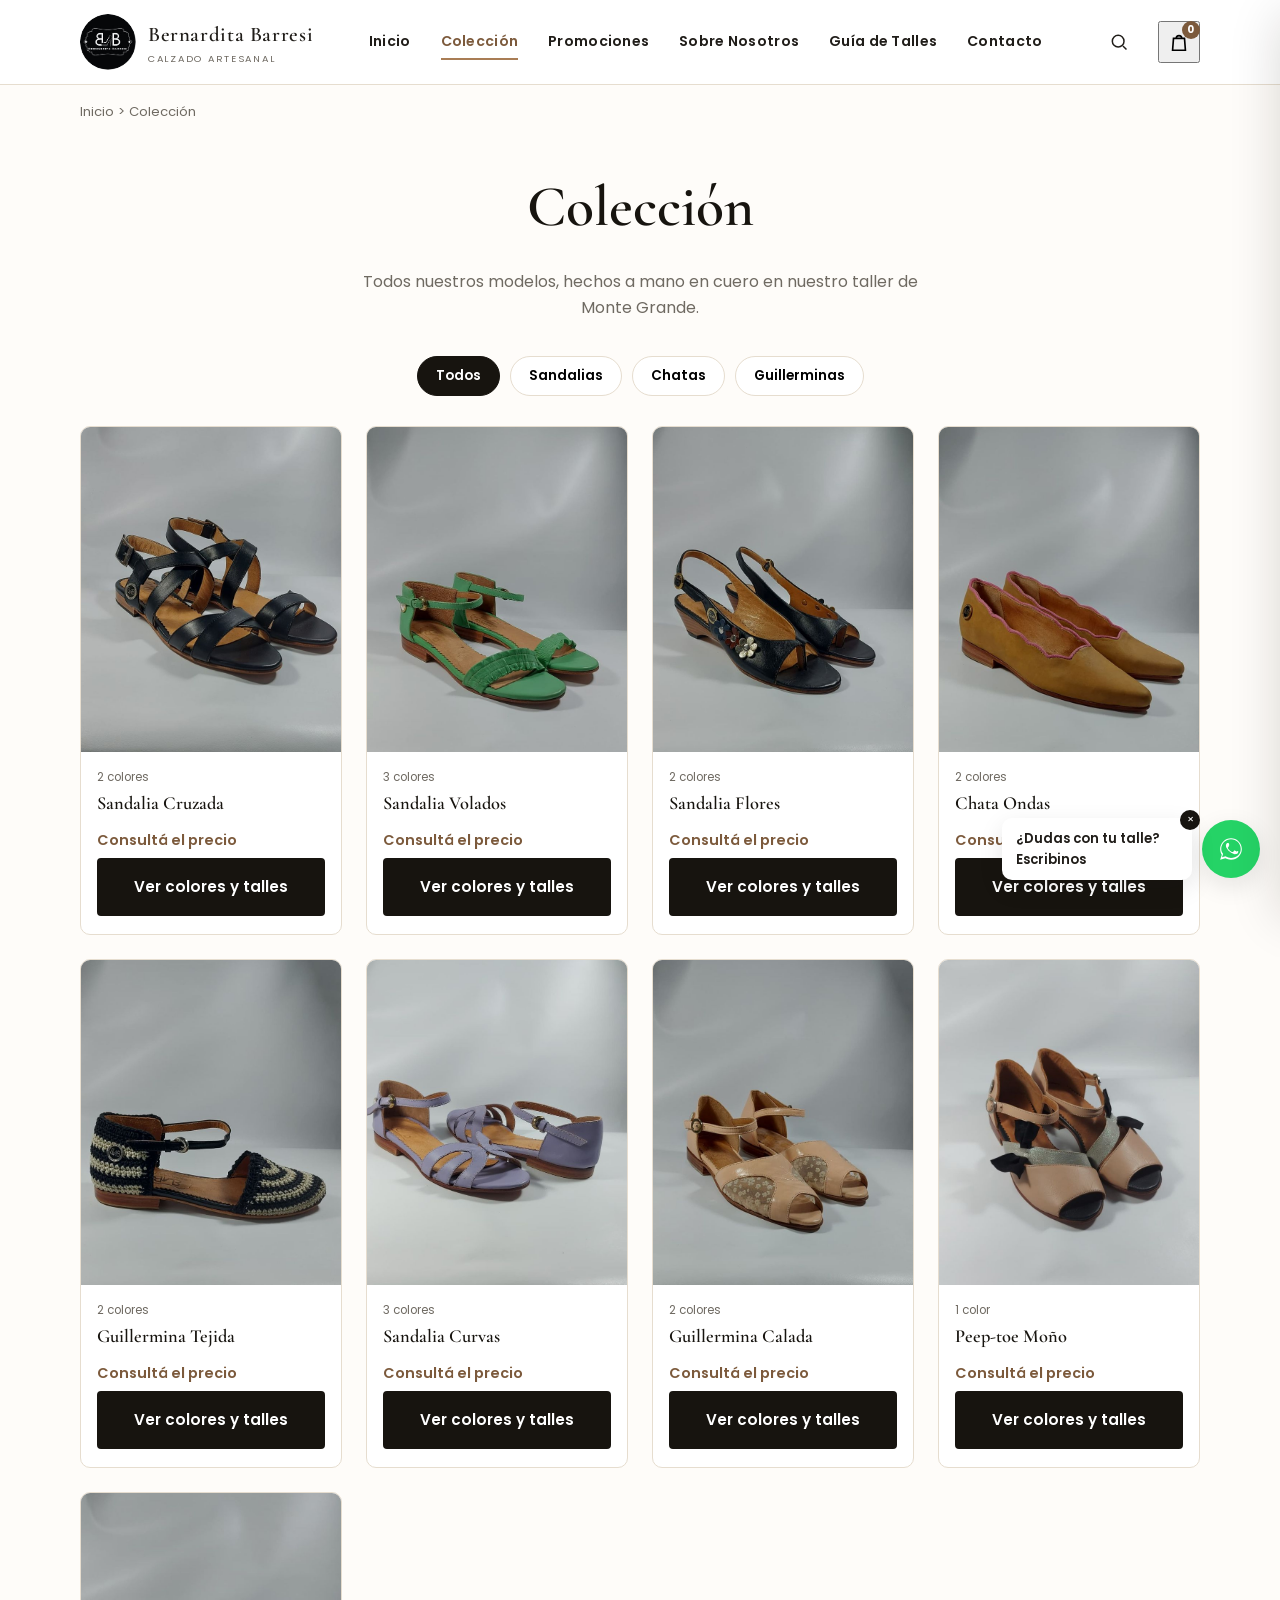
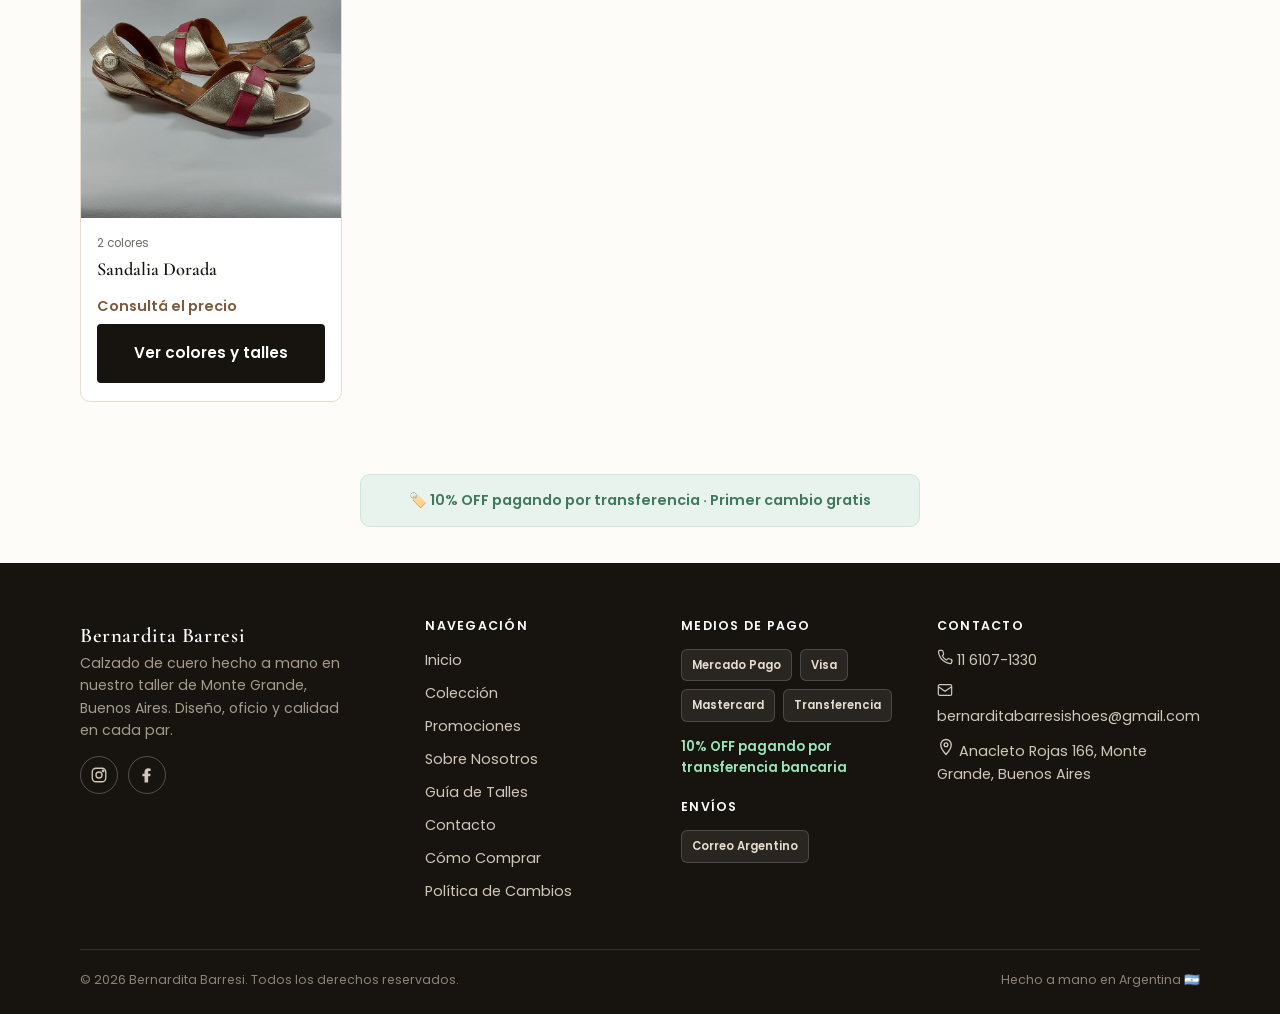
==== commit 0f28c5fb: "Colección: todos los modelos juntos, con filtro por categoría En vez de bloques por categoría, muest" ====
--- a/coleccion.html
+++ b/coleccion.html
@@ -18,15 +18,14 @@
     <nav class="breadcrumb"><a href="index.html">Inicio</a> &gt; Colección</nav>
   </div>
 
-  <section class="section-tight" style="padding-bottom:0;">
+  <section class="section-tight">
     <div class="container">
       <h1 style="text-align:center;">Colección</h1>
       <p class="section-subtitle">Todos nuestros modelos, hechos a mano en cuero en nuestro taller de Monte Grande.</p>
-      <nav class="filter-bar" id="category-nav" aria-label="Categorías" style="justify-content:center;"></nav>
+      <div class="filter-bar" id="category-nav" role="group" aria-label="Filtrar por categoría" style="justify-content:center;"></div>
+      <div class="product-grid" id="collection-grid"></div>
     </div>
   </section>
-
-  <div id="collection-sections"></div>
 
   <section class="section-tight">
     <div class="container">
@@ -49,26 +48,29 @@
   renderHeader("coleccion");
   renderFooter();
 
+  // Todos los modelos juntos; si se elige una categoría (o se entra con
+  // coleccion.html#sandalias, por ejemplo) se muestra solo esa.
   const cats = categoriesWithProducts();
-  document.getElementById("category-nav").innerHTML = cats
-    .map((cat) => `<a class="chip" href="#${cat.key}">${cat.label}</a>`)
+  const nav = document.getElementById("category-nav");
+  nav.innerHTML = [{ key: "", label: "Todos" }, ...cats]
+    .map((cat) => `<button class="chip" data-cat="${cat.key}" aria-pressed="false">${cat.label}</button>`)
     .join("");
-  document.getElementById("collection-sections").innerHTML = cats
-    .map((cat) => {
-      const items = PRODUCTS.filter((p) => p.category === cat.key);
-      return `
-    <section class="section collection-section" id="${cat.key}">
-      <div class="container">
-        <div class="collection-head">
-          <h2>${cat.label}</h2>
-          <span class="collection-count">${items.length} ${items.length === 1 ? "modelo" : "modelos"}</span>
-        </div>
-        <p class="collection-desc">${cat.description}</p>
-        <div class="product-grid">${items.map(productCardHTML).join("")}</div>
-      </div>
-    </section>`;
-    })
-    .join("");
+
+  function showCategory(key) {
+    if (!cats.some((c) => c.key === key)) key = "";
+    const list = key ? PRODUCTS.filter((p) => p.category === key) : PRODUCTS;
+    document.getElementById("collection-grid").innerHTML = list.map(productCardHTML).join("");
+    nav.querySelectorAll(".chip").forEach((b) => b.setAttribute("aria-pressed", String(b.dataset.cat === key)));
+  }
+
+  nav.addEventListener("click", (e) => {
+    const btn = e.target.closest(".chip");
+    if (!btn) return;
+    history.replaceState(null, "", btn.dataset.cat ? `#${btn.dataset.cat}` : location.pathname);
+    showCategory(btn.dataset.cat);
+  });
+  window.addEventListener("hashchange", () => showCategory(location.hash.slice(1)));
+  showCategory(location.hash.slice(1));
 </script>
 </body>
 </html>
--- a/assets/css/style.css
+++ b/assets/css/style.css
@@ -447,14 +447,6 @@
 .gallery-thumb img { width: 100%; height: 100%; object-fit: cover; display: block; }
 .gallery-thumb.active { border-color: var(--color-black); }
 .cart-item-img { width: 72px; height: 72px; object-fit: cover; border-radius: var(--radius-sm); flex-shrink: 0; }
-
-/* ---------- Colección (por categoría) ---------- */
-.collection-section { padding: 48px 0 16px; scroll-margin-top: 90px; }
-.collection-section + .collection-section { border-top: 1px solid var(--color-border); }
-.collection-head { display: flex; align-items: baseline; gap: 14px; flex-wrap: wrap; }
-.collection-head h2 { margin-bottom: 4px; }
-.collection-count { font-size: 0.85rem; font-weight: 600; color: var(--color-text-muted); }
-.collection-desc { color: var(--color-text-muted); margin-bottom: 24px; }
 
 /* ---------- Filters ---------- */
 .filter-bar {
